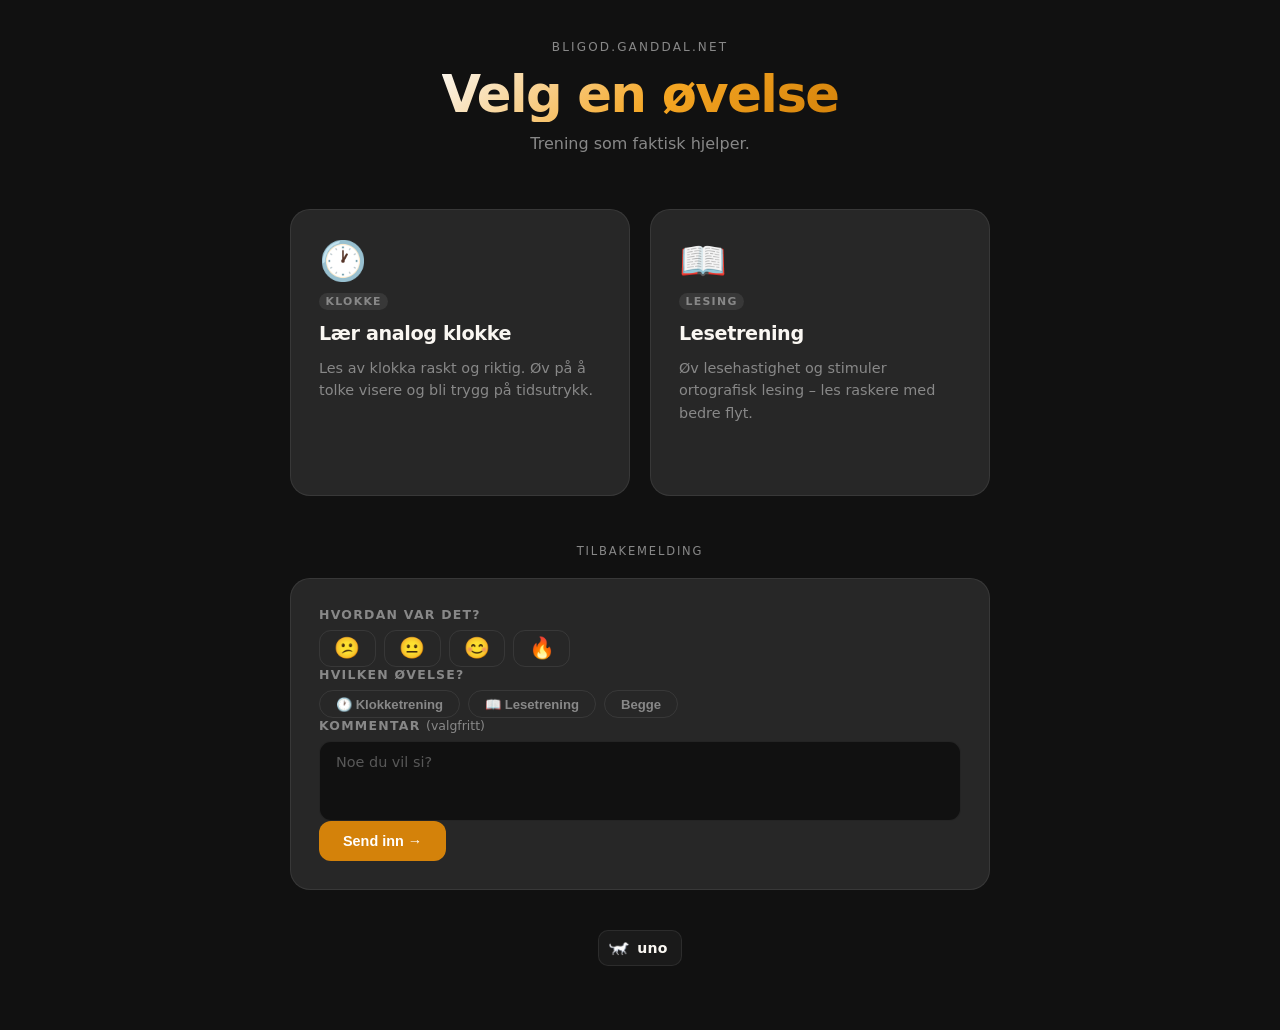
==== index.html @ 4101be33 "Fiks logo-størrelse og body flex-direction på Klokketrening Co-Authored-By: Claude Sonnet 4.6 <norep" ====
<!DOCTYPE html>
<html lang="no">
<head>
  <meta charset="UTF-8" />
  <meta name="viewport" content="width=device-width, initial-scale=1.0" />
  <title>BliGod – Ganddal</title>
  <link rel="icon" type="image/x-icon" href="/favicon/favicon.ico">
  <link rel="icon" type="image/png" sizes="16x16" href="/favicon/favicon-16x16.png">
  <link rel="icon" type="image/png" sizes="32x32" href="/favicon/favicon-32x32.png">
  <link rel="apple-touch-icon" sizes="180x180" href="/favicon/apple-touch-icon.png">
  <link rel="icon" type="image/png" sizes="192x192" href="/favicon/android-chrome-192x192.png">
  <link rel="manifest" href="/favicon/manifest.json">
  <style>
    *, *::before, *::after { box-sizing: border-box; margin: 0; padding: 0; }

    :root {
      --bg: #111111;
      --surface: #272727;
      --surface-hover: #2f2f2f;
      --border: rgba(255, 255, 255, 0.08);
      --accent: #D4820A;
      --accent-glow: rgba(212, 130, 10, 0.18);
      --text: #FAF7F2;
      --muted: #888888;
      --card-1: #F5A623;
      --card-2: #4ade80;
    }

    body {
      background: var(--bg);
      color: var(--text);
      font-family: system-ui, -apple-system, "Segoe UI", sans-serif;
      min-height: 100svh;
      display: flex;
      flex-direction: column;
      align-items: center;
      padding: 2.5rem 1.25rem 4rem;
    }

    header {
      text-align: center;
      margin-bottom: 3.5rem;
    }

    .site-label {
      font-size: 0.75rem;
      letter-spacing: 0.18em;
      text-transform: uppercase;
      color: var(--muted);
      margin-bottom: 0.75rem;
    }

    h1 {
      font-size: clamp(2rem, 6vw, 3.2rem);
      font-weight: 800;
      letter-spacing: -0.03em;
      line-height: 1.1;
      background: linear-gradient(135deg, #FAF7F2 0%, #F5A623 55%, #D4820A 100%);
      -webkit-background-clip: text;
      -webkit-text-fill-color: transparent;
      background-clip: text;
    }

    .subtitle {
      margin-top: 0.75rem;
      color: var(--muted);
      font-size: 1rem;
    }

    .grid {
      display: grid;
      grid-template-columns: repeat(auto-fit, minmax(280px, 1fr));
      gap: 1.25rem;
      width: 100%;
      max-width: 700px;
    }

    .card {
      background: var(--surface);
      border: 1px solid var(--border);
      border-radius: 1.25rem;
      padding: 2rem 1.75rem;
      text-decoration: none;
      color: inherit;
      display: flex;
      flex-direction: column;
      gap: 0.75rem;
      cursor: pointer;
      transition: transform 0.18s ease, background 0.18s ease, box-shadow 0.18s ease, border-color 0.18s ease;
      position: relative;
      overflow: hidden;
    }

    .card::before {
      content: "";
      position: absolute;
      inset: 0;
      border-radius: inherit;
      opacity: 0;
      transition: opacity 0.2s;
    }

    .card-1::before { background: radial-gradient(circle at 20% 20%, rgba(245, 166, 35, 0.08), transparent 70%); }
    .card-2::before { background: radial-gradient(circle at 20% 20%, rgba(74, 222, 128, 0.08), transparent 70%); }

    .card:hover {
      background: var(--surface-hover);
      transform: translateY(-4px);
      box-shadow: 0 16px 40px rgba(0, 0, 0, 0.4);
    }
    .card-1:hover { border-color: var(--card-1); box-shadow: 0 16px 40px rgba(245, 166, 35, 0.15); }
    .card-2:hover { border-color: var(--card-2); box-shadow: 0 16px 40px rgba(74, 222, 128, 0.15); }
    .card:hover::before { opacity: 1; }

    .card:active { transform: translateY(-2px); }

    .icon {
      font-size: 2.4rem;
      line-height: 1;
      display: block;
    }

    .card-title {
      font-size: 1.2rem;
      font-weight: 700;
      letter-spacing: -0.02em;
    }

    .card-desc {
      font-size: 0.9rem;
      color: var(--muted);
      line-height: 1.55;
    }

    .card-arrow {
      margin-top: auto;
      padding-top: 0.75rem;
      font-size: 0.8rem;
      font-weight: 600;
      letter-spacing: 0.05em;
      text-transform: uppercase;
      display: flex;
      align-items: center;
      gap: 0.4rem;
      opacity: 0;
      transform: translateX(-6px);
      transition: opacity 0.18s, transform 0.18s;
    }

    .card-1 .card-arrow { color: var(--card-1); }
    .card-2 .card-arrow { color: var(--card-2); }

    .card:hover .card-arrow { opacity: 1; transform: translateX(0); }

    .card-badge {
      align-self: flex-start;
      font-size: 0.68rem;
      font-weight: 700;
      letter-spacing: 0.12em;
      text-transform: uppercase;
      padding: 0.2em 0.6em;
      border-radius: 999px;
      background: var(--border);
      color: var(--muted);
    }

    /* ── Feedback ── */
    .feedback {
      width: 100%;
      max-width: 700px;
      margin-top: 3rem;
    }

    .feedback-label {
      font-size: 0.72rem;
      letter-spacing: 0.16em;
      text-transform: uppercase;
      color: var(--muted);
      text-align: center;
      margin-bottom: 1.25rem;
    }

    .feedback-box {
      background: var(--surface);
      border: 1px solid var(--border);
      border-radius: 1.25rem;
      padding: 1.75rem;
      display: flex;
      flex-direction: column;
      gap: 1.25rem;
    }

    .fb-row { display: flex; flex-direction: column; gap: 0.5rem; }
    .fb-row-label {
      font-size: 0.78rem;
      font-weight: 600;
      color: var(--muted);
      text-transform: uppercase;
      letter-spacing: 0.1em;
    }

    /* Emoji reactions */
    .reactions {
      display: flex;
      gap: 0.5rem;
      flex-wrap: wrap;
    }
    .reaction {
      background: none;
      border: 1.5px solid var(--border);
      border-radius: 0.75rem;
      padding: 0.45rem 0.9rem;
      font-size: 1.3rem;
      cursor: pointer;
      transition: border-color 0.15s, transform 0.15s, background 0.15s;
      line-height: 1;
    }
    .reaction:hover { transform: scale(1.15); border-color: var(--accent); }
    .reaction.selected {
      border-color: var(--accent);
      background: var(--accent-glow);
      transform: scale(1.1);
    }

    /* Exercise pills */
    .pills { display: flex; gap: 0.5rem; flex-wrap: wrap; }
    .pill {
      background: none;
      border: 1.5px solid var(--border);
      border-radius: 999px;
      padding: 0.35rem 1rem;
      font-size: 0.82rem;
      font-weight: 600;
      color: var(--muted);
      cursor: pointer;
      transition: border-color 0.15s, color 0.15s, background 0.15s;
    }
    .pill:hover { border-color: var(--accent); color: var(--text); }
    .pill.selected {
      border-color: var(--accent);
      color: var(--accent);
      background: var(--accent-glow);
    }

    /* Textarea */
    .feedback-box textarea {
      background: var(--bg);
      border: 1.5px solid var(--border);
      border-radius: 0.75rem;
      color: var(--text);
      font-family: inherit;
      font-size: 0.9rem;
      padding: 0.75rem 1rem;
      resize: none;
      height: 80px;
      outline: none;
      width: 100%;
      transition: border-color 0.2s;
    }
    .feedback-box textarea::placeholder { color: var(--muted); opacity: 0.6; }
    .feedback-box textarea:focus { border-color: var(--accent); }

    /* Submit */
    .fb-submit {
      background: var(--accent);
      color: #fff;
      border: none;
      border-radius: 0.75rem;
      padding: 0.75rem 1.5rem;
      font-size: 0.9rem;
      font-weight: 700;
      cursor: pointer;
      align-self: flex-end;
      transition: background 0.18s, transform 0.18s, box-shadow 0.18s;
    }
    .fb-submit:hover {
      background: #F5A623;
      transform: translateY(-2px);
      box-shadow: 0 8px 24px rgba(212, 130, 10, 0.35);
    }
    .fb-submit:active { transform: translateY(0); }
    .fb-submit:disabled { opacity: 0.5; cursor: not-allowed; transform: none; }

    /* Success */
    .fb-success {
      display: none;
      text-align: center;
      padding: 1.5rem;
      color: var(--muted);
      font-size: 0.95rem;
    }
    .fb-success .fb-ok { font-size: 2rem; display: block; margin-bottom: 0.5rem; }

    footer {
      margin-top: auto;
      padding-top: 2.5rem;
    }
    .uno-logo {
      display: inline-flex;
      align-items: center;
      gap: 7px;
      background: #1a1a1a;
      border: 1px solid rgba(255,255,255,0.08);
      border-radius: 10px;
      padding: 6px 13px 6px 9px;
      text-decoration: none;
      transition: background 0.15s;
    }
    .uno-logo:hover { background: #2a2a2a; }
    .uno-logo img {
      width: 22px; height: 22px;
      object-fit: contain;
      filter: invert(1);
    }
    .uno-logo span {
      font-size: 0.88rem;
      font-weight: 700;
      color: #FAF7F2;
      letter-spacing: 0.02em;
    }
  </style>
</head>
<body>

  <header>
    <p class="site-label">BliGod.ganddal.net</p>
    <h1>Velg en øvelse</h1>
    <p class="subtitle">Trening som faktisk hjelper.</p>
  </header>

  <main class="grid">

    <a class="card card-1" href="Klokketrening/">
      <span class="icon">🕐</span>
      <span class="card-badge">Klokke</span>
      <p class="card-title">Lær analog klokke</p>
      <p class="card-desc">Les av klokka raskt og riktig. Øv på å tolke visere og bli trygg på tidsutrykk.</p>
      <span class="card-arrow">Start øvelsen →</span>
    </a>

    <a class="card card-2" href="Lesetrening/">
      <span class="icon">📖</span>
      <span class="card-badge">Lesing</span>
      <p class="card-title">Lesetrening</p>
      <p class="card-desc">Øv lesehastighet og stimuler ortografisk lesing – les raskere med bedre flyt.</p>
      <span class="card-arrow">Start øvelsen →</span>
    </a>

  </main>

  <section class="feedback">
    <p class="feedback-label">Tilbakemelding</p>
    <div class="feedback-box">
      <form id="fbForm" action="https://formspree.io/f/xzdwvpga" method="POST">
        <input type="hidden" name="_source" value="BliGod.ganddal.net" />

        <div class="fb-row">
          <span class="fb-row-label">Hvordan var det?</span>
          <div class="reactions">
            <button type="button" class="reaction" data-val="😕" title="Vanskelig">😕</button>
            <button type="button" class="reaction" data-val="😐" title="Ok">😐</button>
            <button type="button" class="reaction" data-val="😊" title="Bra">😊</button>
            <button type="button" class="reaction" data-val="🔥" title="Veldig bra">🔥</button>
          </div>
          <input type="hidden" name="reaksjon" id="reaksjonInput" />
        </div>

        <div class="fb-row">
          <span class="fb-row-label">Hvilken øvelse?</span>
          <div class="pills">
            <button type="button" class="pill" data-val="Klokketrening">🕐 Klokketrening</button>
            <button type="button" class="pill" data-val="Lesetrening">📖 Lesetrening</button>
            <button type="button" class="pill" data-val="Begge">Begge</button>
          </div>
          <input type="hidden" name="øvelse" id="øvelseInput" />
        </div>

        <div class="fb-row">
          <span class="fb-row-label">Kommentar <span style="font-weight:400;text-transform:none;letter-spacing:0">(valgfritt)</span></span>
          <textarea name="kommentar" placeholder="Noe du vil si?"></textarea>
        </div>

        <button type="submit" class="fb-submit" id="fbSubmit">Send inn →</button>
      </form>
      <div class="fb-success" id="fbSuccess">
        <span class="fb-ok">✅</span>
        Takk for tilbakemeldingen!
      </div>
    </div>
  </section>

  <footer>
    <a href="https://uno.ganddal.net" target="_blank" rel="noopener" class="uno-logo">
      <img src="img/sblogo.png" alt="Uno" width="22" height="22" style="object-fit:contain;filter:invert(1);">
      <span>uno</span>
    </a>
  </footer>

  <script>
    // Emoji reactions
    document.querySelectorAll('.reaction').forEach(btn => {
      btn.addEventListener('click', () => {
        document.querySelectorAll('.reaction').forEach(b => b.classList.remove('selected'));
        btn.classList.add('selected');
        document.getElementById('reaksjonInput').value = btn.dataset.val;
      });
    });

    // Exercise pills
    document.querySelectorAll('.pill').forEach(btn => {
      btn.addEventListener('click', () => {
        document.querySelectorAll('.pill').forEach(b => b.classList.remove('selected'));
        btn.classList.add('selected');
        document.getElementById('øvelseInput').value = btn.dataset.val;
      });
    });

    // Form submit via fetch
    const form = document.getElementById('fbForm');
    form.addEventListener('submit', async e => {
      e.preventDefault();
      const btn = document.getElementById('fbSubmit');
      btn.disabled = true;
      btn.textContent = 'Sender…';
      try {
        await fetch(form.action, {
          method: 'POST',
          body: new FormData(form),
          headers: { Accept: 'application/json' }
        });
      } finally {
        form.style.display = 'none';
        document.getElementById('fbSuccess').style.display = 'block';
      }
    });
  </script>

</body>
</html>
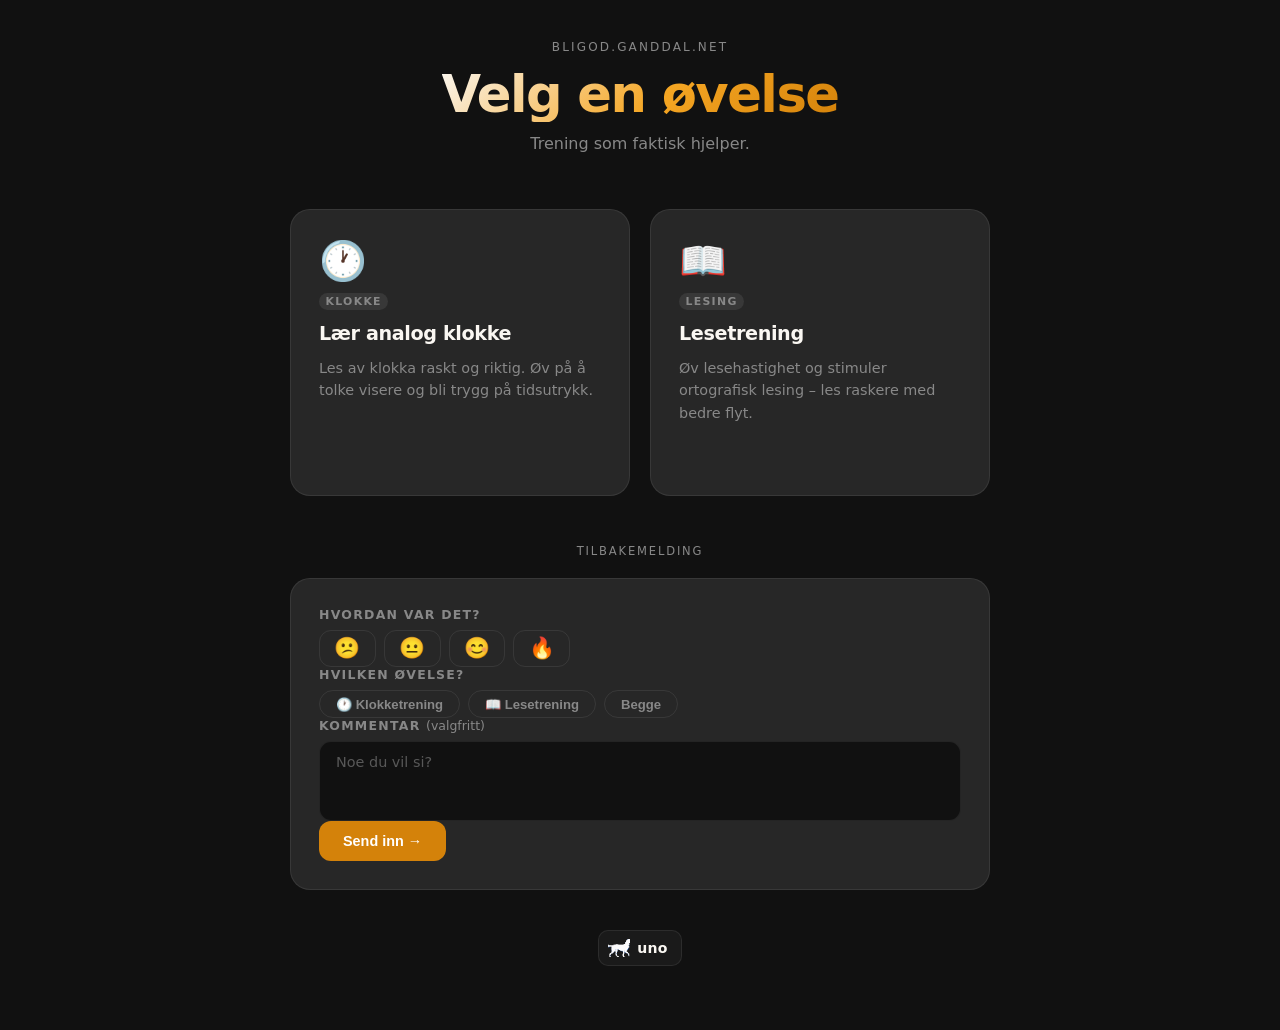
==== commit b4072c36: "Bruk favicon-bilde til Uno-logo i footer Co-Authored-By: Claude Sonnet 4.6 <noreply@anthropic.com>" ====
--- a/index.html
+++ b/index.html
@@ -391,7 +391,7 @@
 
   <footer>
     <a href="https://uno.ganddal.net" target="_blank" rel="noopener" class="uno-logo">
-      <img src="img/sblogo.png" alt="Uno" width="22" height="22" style="object-fit:contain;filter:invert(1);">
+      <img src="favicon/favicon-32x32.png" alt="Uno" width="24" height="24" style="object-fit:contain;filter:invert(1);">
       <span>uno</span>
     </a>
   </footer>
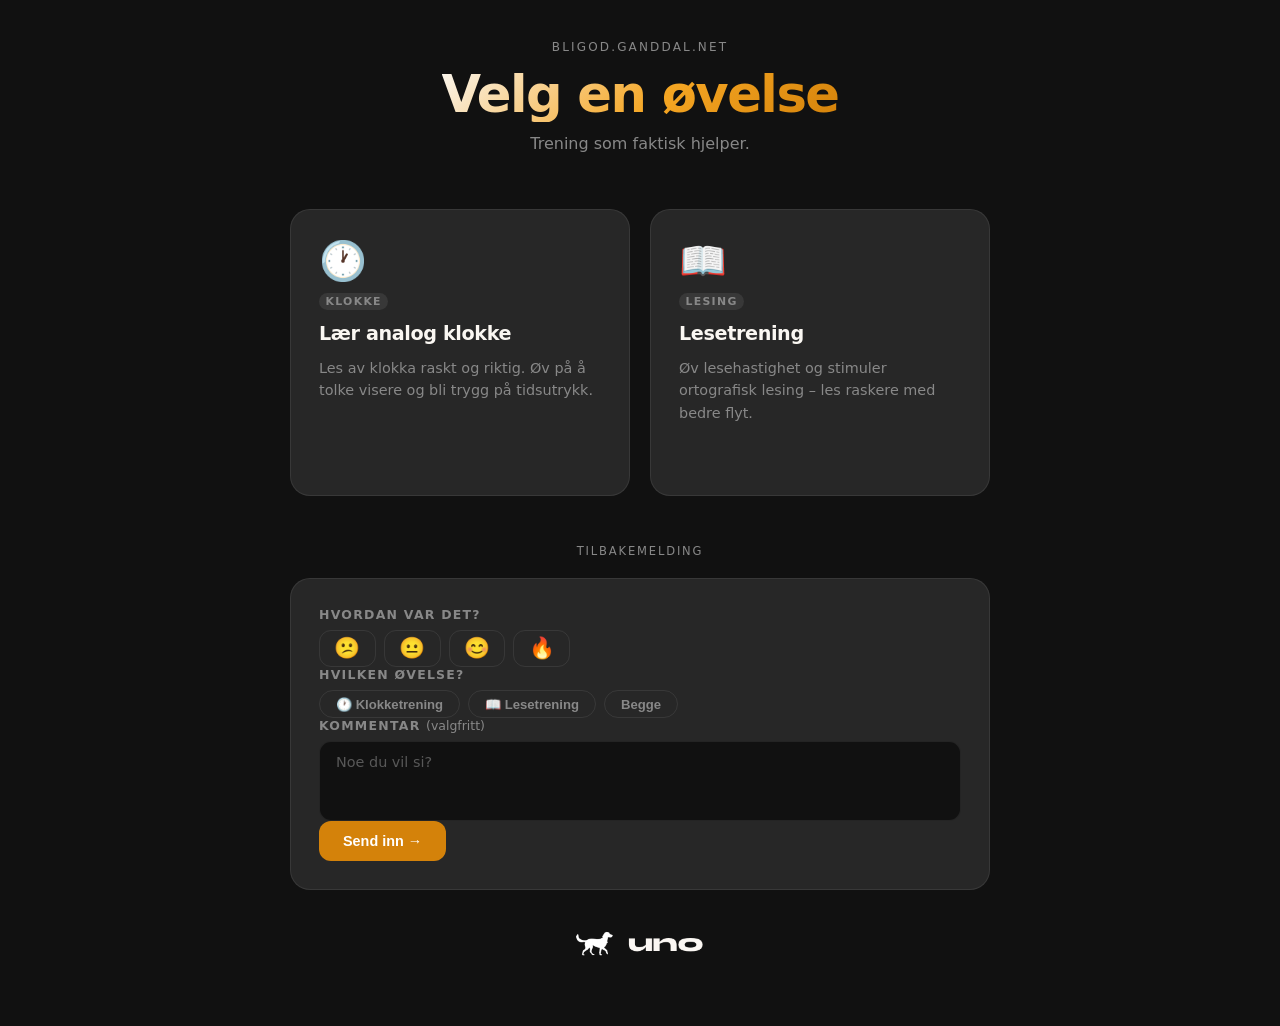
==== commit fb98026f: "Bytt footer-logo til unohundlogo.png på alle sider Co-Authored-By: Claude Sonnet 4.6 <noreply@anthro" ====
--- a/index.html
+++ b/index.html
@@ -390,9 +390,8 @@
   </section>
 
   <footer>
-    <a href="https://uno.ganddal.net" target="_blank" rel="noopener" class="uno-logo">
-      <img src="favicon/favicon-32x32.png" alt="Uno" width="24" height="24" style="object-fit:contain;filter:invert(1);">
-      <span>uno</span>
+    <a href="https://uno.ganddal.net" target="_blank" rel="noopener">
+      <img src="img/unohundlogo.png" alt="uno" height="32" style="border-radius:8px;display:block;">
     </a>
   </footer>
 
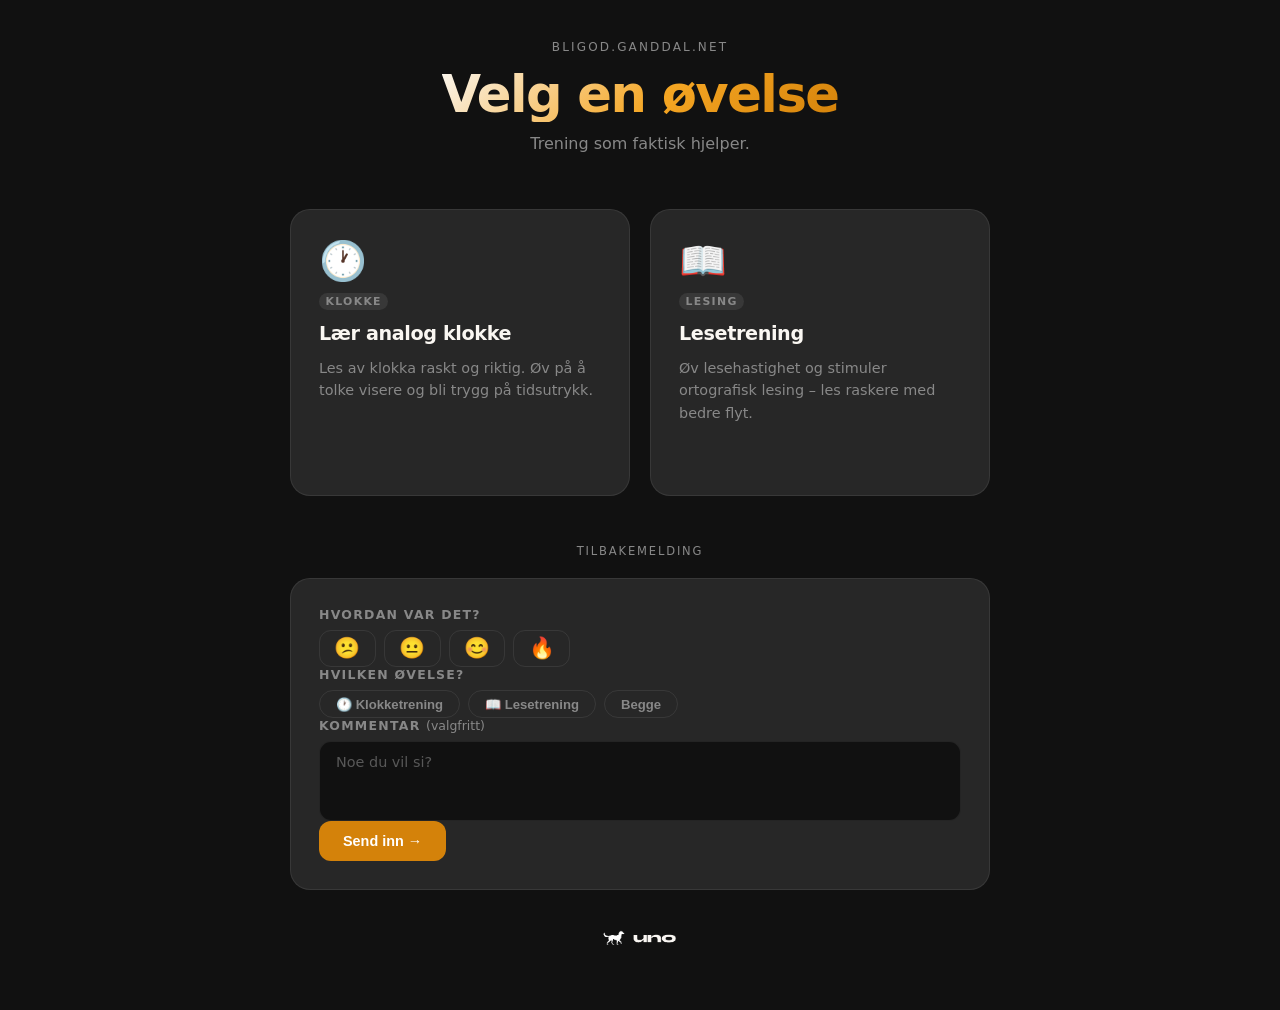
==== commit 9440e4ac: "Fiks grå boks og halver logostørrelse i footer - Binær terskel-alpha på begge logoer: ingen halvtran" ====
--- a/index.html
+++ b/index.html
@@ -390,8 +390,8 @@
   </section>
 
   <footer>
-    <a href="https://uno.ganddal.net" target="_blank" rel="noopener">
-      <img src="img/unohundlogo.png" alt="uno" height="32" style="border-radius:8px;display:block;">
+    <a href="https://uno.ganddal.net" target="_blank" rel="noopener" style="background:transparent;line-height:0;display:block;">
+      <img src="img/unohundlogo.png" alt="uno" height="16" style="display:block;">
     </a>
   </footer>
 
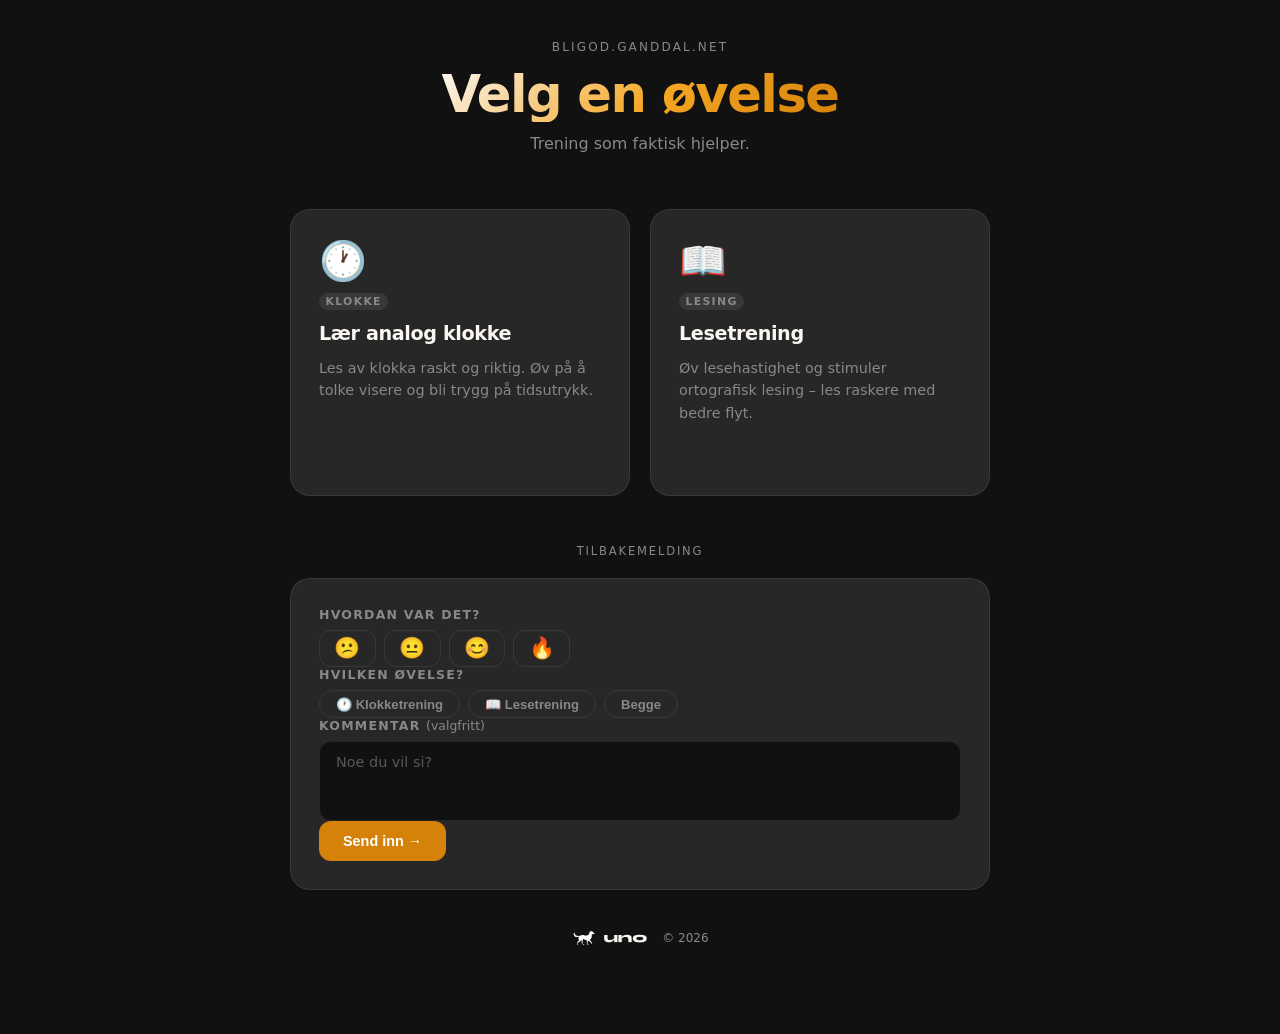
==== commit 3e5b7c16: "Legg til © 2026 i footer ved siden av logo Co-Authored-By: Claude Sonnet 4.6 <noreply@anthropic.com>" ====
--- a/index.html
+++ b/index.html
@@ -389,10 +389,11 @@
     </div>
   </section>
 
-  <footer>
+  <footer style="display:flex;align-items:center;gap:0.75rem;padding:2.5rem 0 1.5rem;">
     <a href="https://uno.ganddal.net" target="_blank" rel="noopener" style="background:transparent;line-height:0;display:block;">
       <img src="img/unohundlogo.png" alt="uno" height="16" style="display:block;">
     </a>
+    <span style="font-size:0.75rem;color:var(--muted);">© 2026</span>
   </footer>
 
   <script>
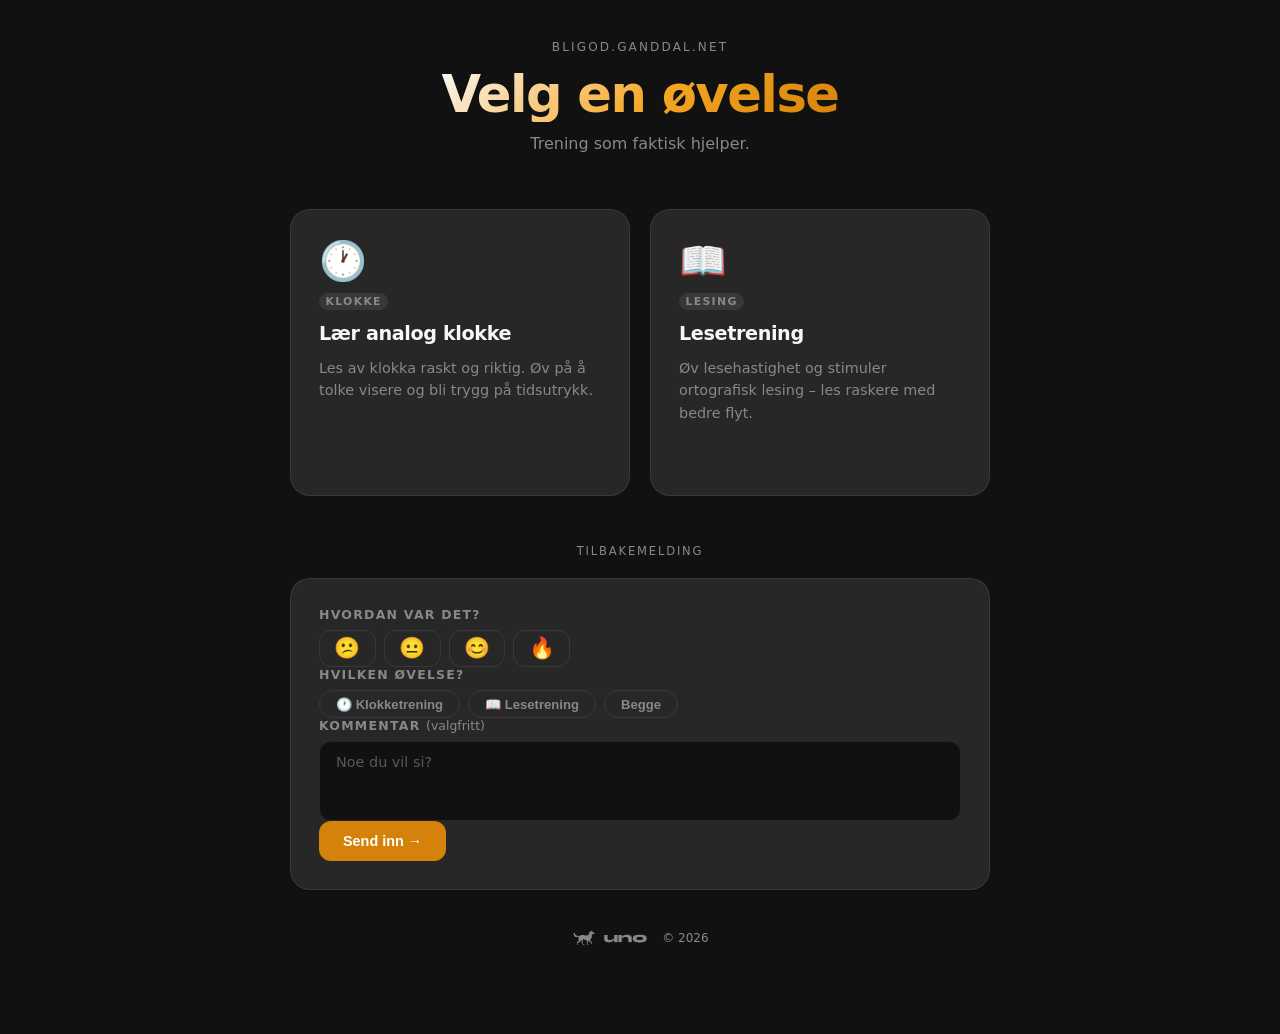
==== commit 636d8290: "Lesetrening-kortet: grønn → amber, konsistent med resten av siden Co-Authored-By: Claude Sonnet 4.6 " ====
--- a/index.html
+++ b/index.html
@@ -23,7 +23,7 @@
       --text: #FAF7F2;
       --muted: #888888;
       --card-1: #F5A623;
-      --card-2: #4ade80;
+      --card-2: #D4820A;
     }
 
     body {
@@ -101,7 +101,7 @@
     }
 
     .card-1::before { background: radial-gradient(circle at 20% 20%, rgba(245, 166, 35, 0.08), transparent 70%); }
-    .card-2::before { background: radial-gradient(circle at 20% 20%, rgba(74, 222, 128, 0.08), transparent 70%); }
+    .card-2::before { background: radial-gradient(circle at 20% 20%, rgba(212, 130, 10, 0.08), transparent 70%); }
 
     .card:hover {
       background: var(--surface-hover);
@@ -109,7 +109,7 @@
       box-shadow: 0 16px 40px rgba(0, 0, 0, 0.4);
     }
     .card-1:hover { border-color: var(--card-1); box-shadow: 0 16px 40px rgba(245, 166, 35, 0.15); }
-    .card-2:hover { border-color: var(--card-2); box-shadow: 0 16px 40px rgba(74, 222, 128, 0.15); }
+    .card-2:hover { border-color: var(--card-2); box-shadow: 0 16px 40px rgba(212, 130, 10, 0.15); }
     .card:hover::before { opacity: 1; }
 
     .card:active { transform: translateY(-2px); }
